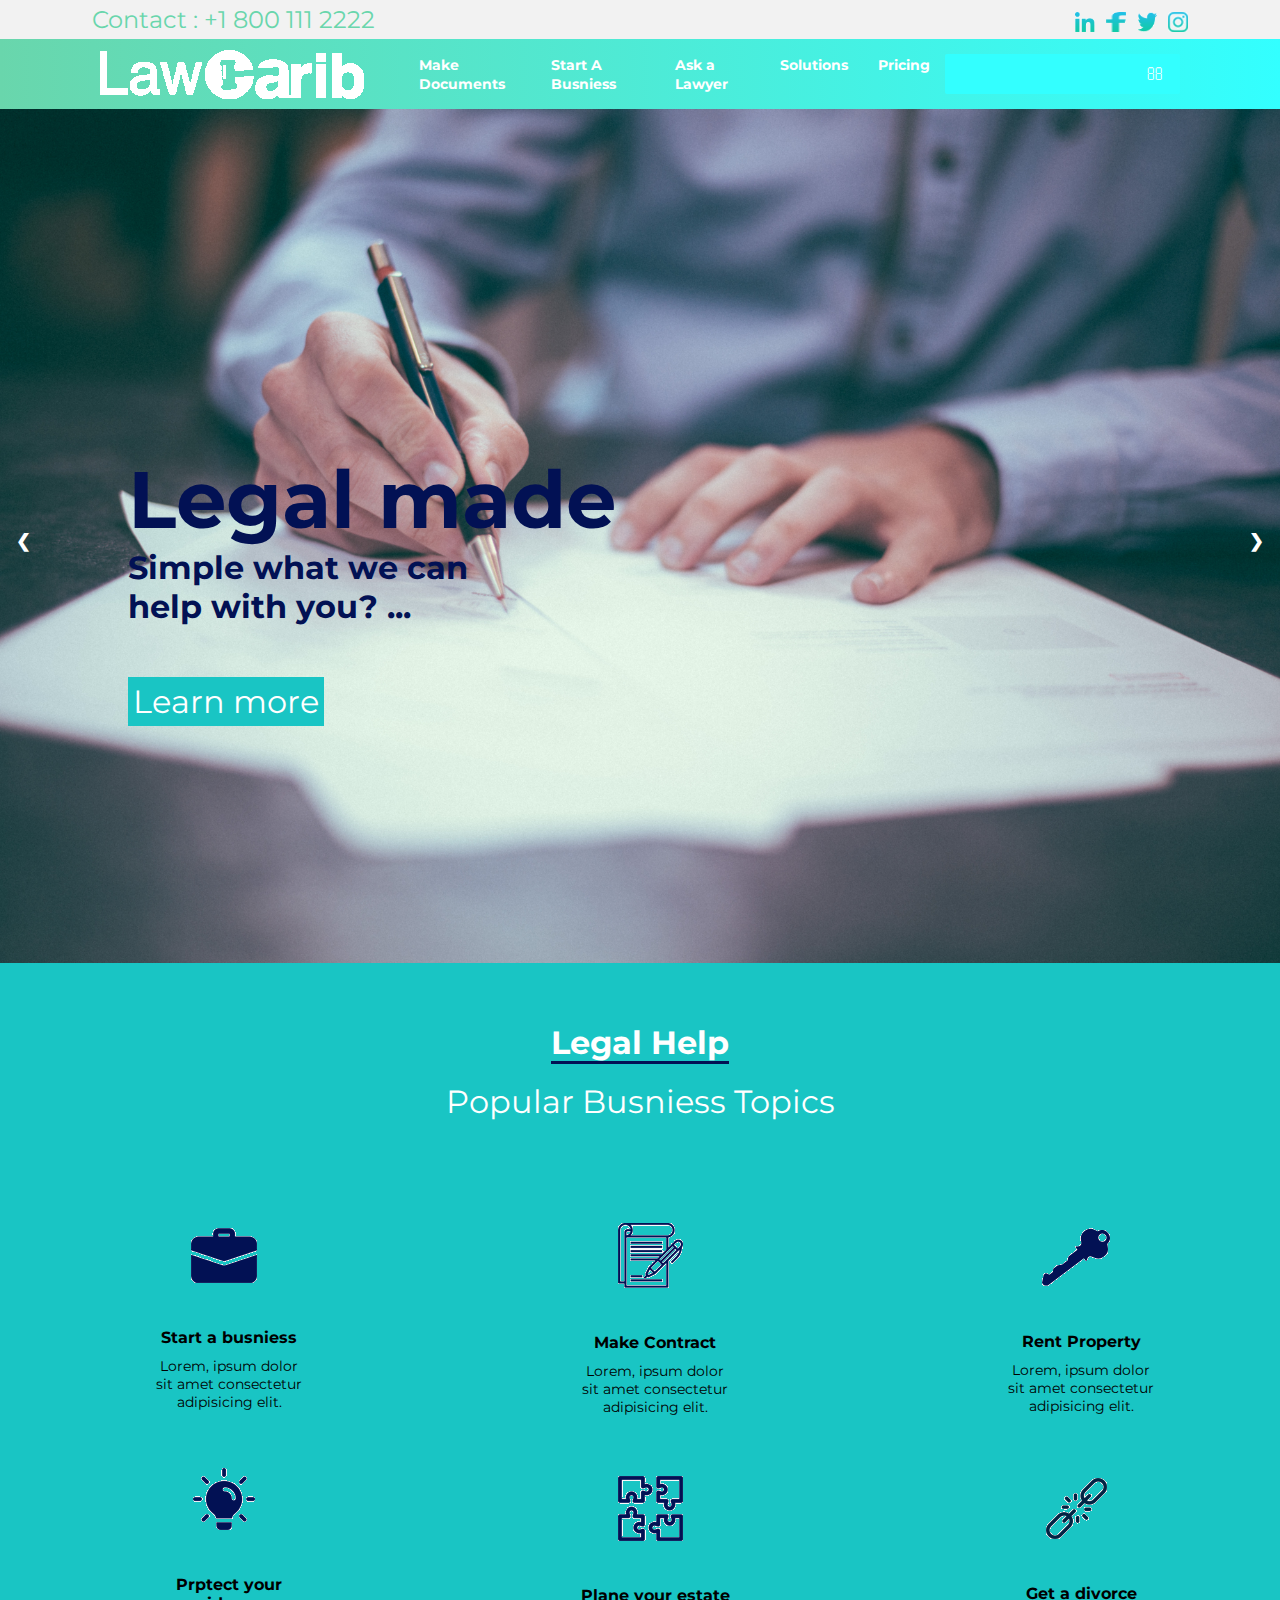
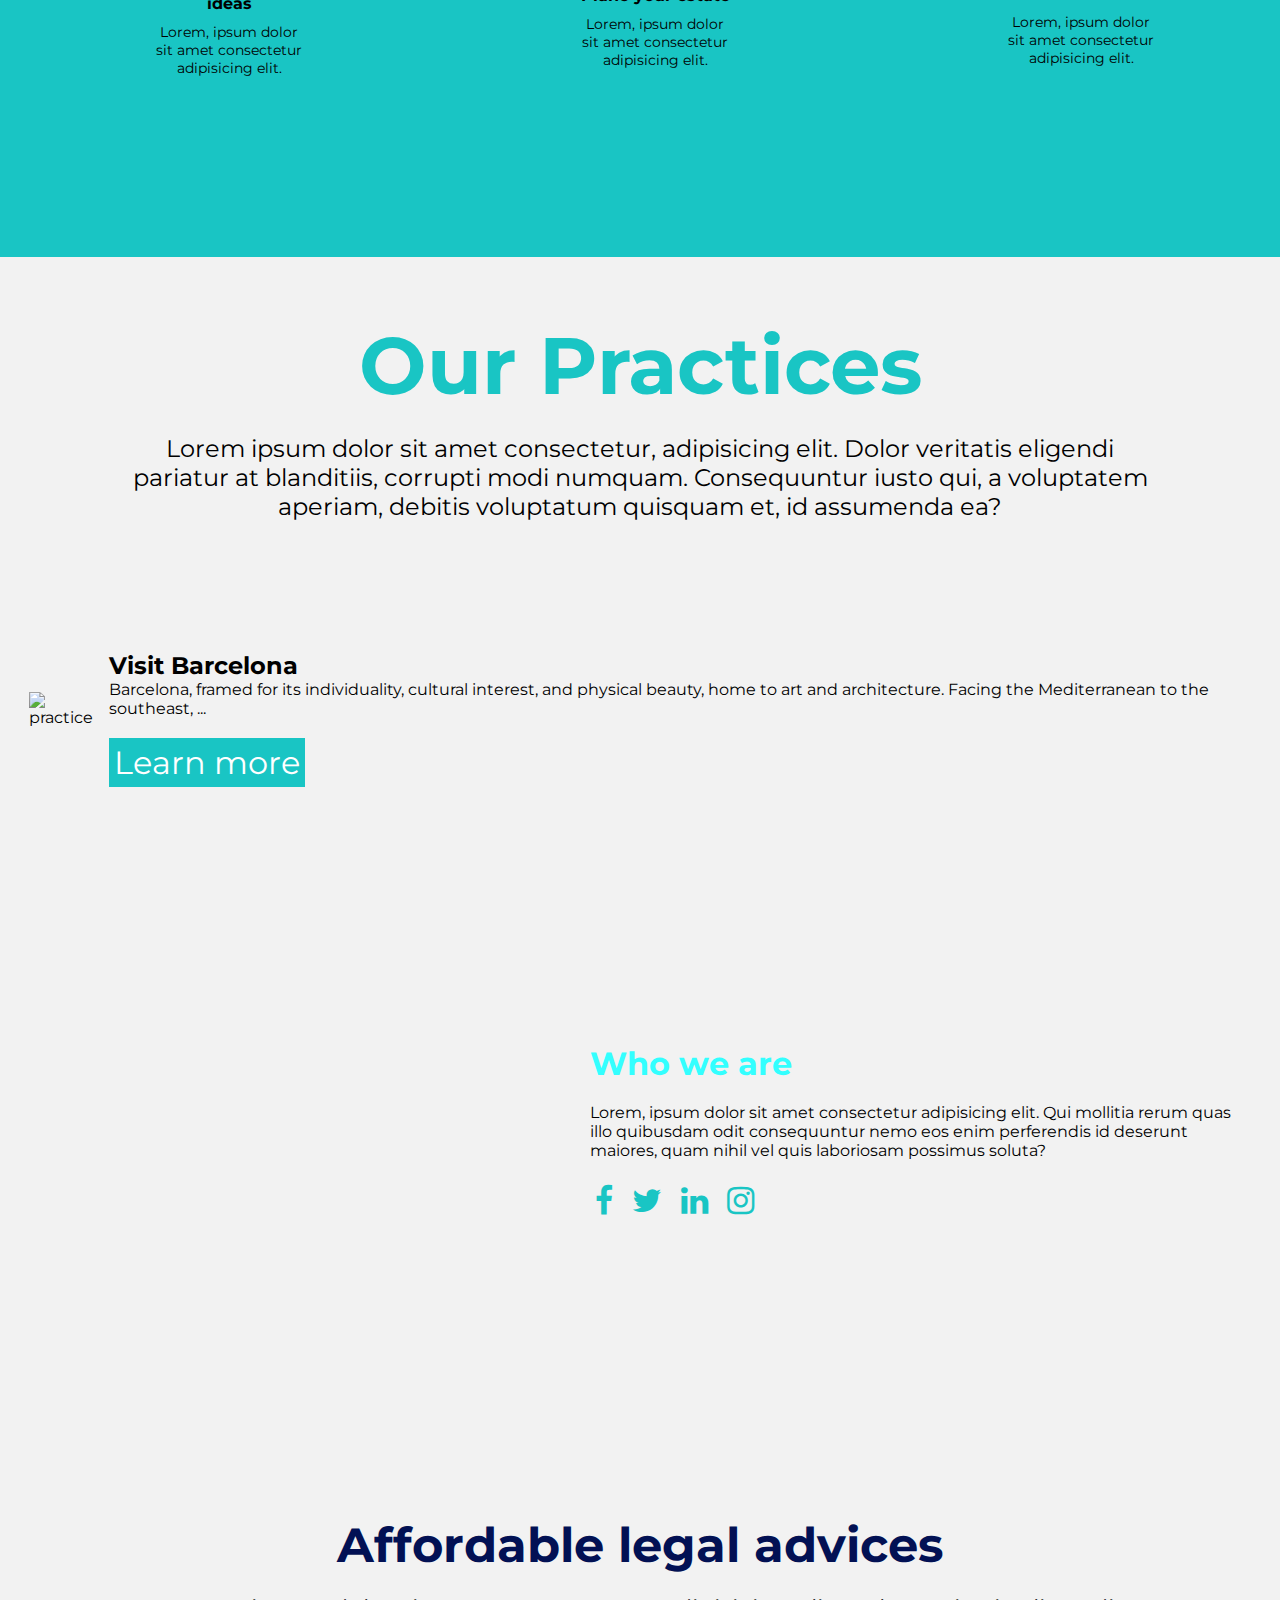
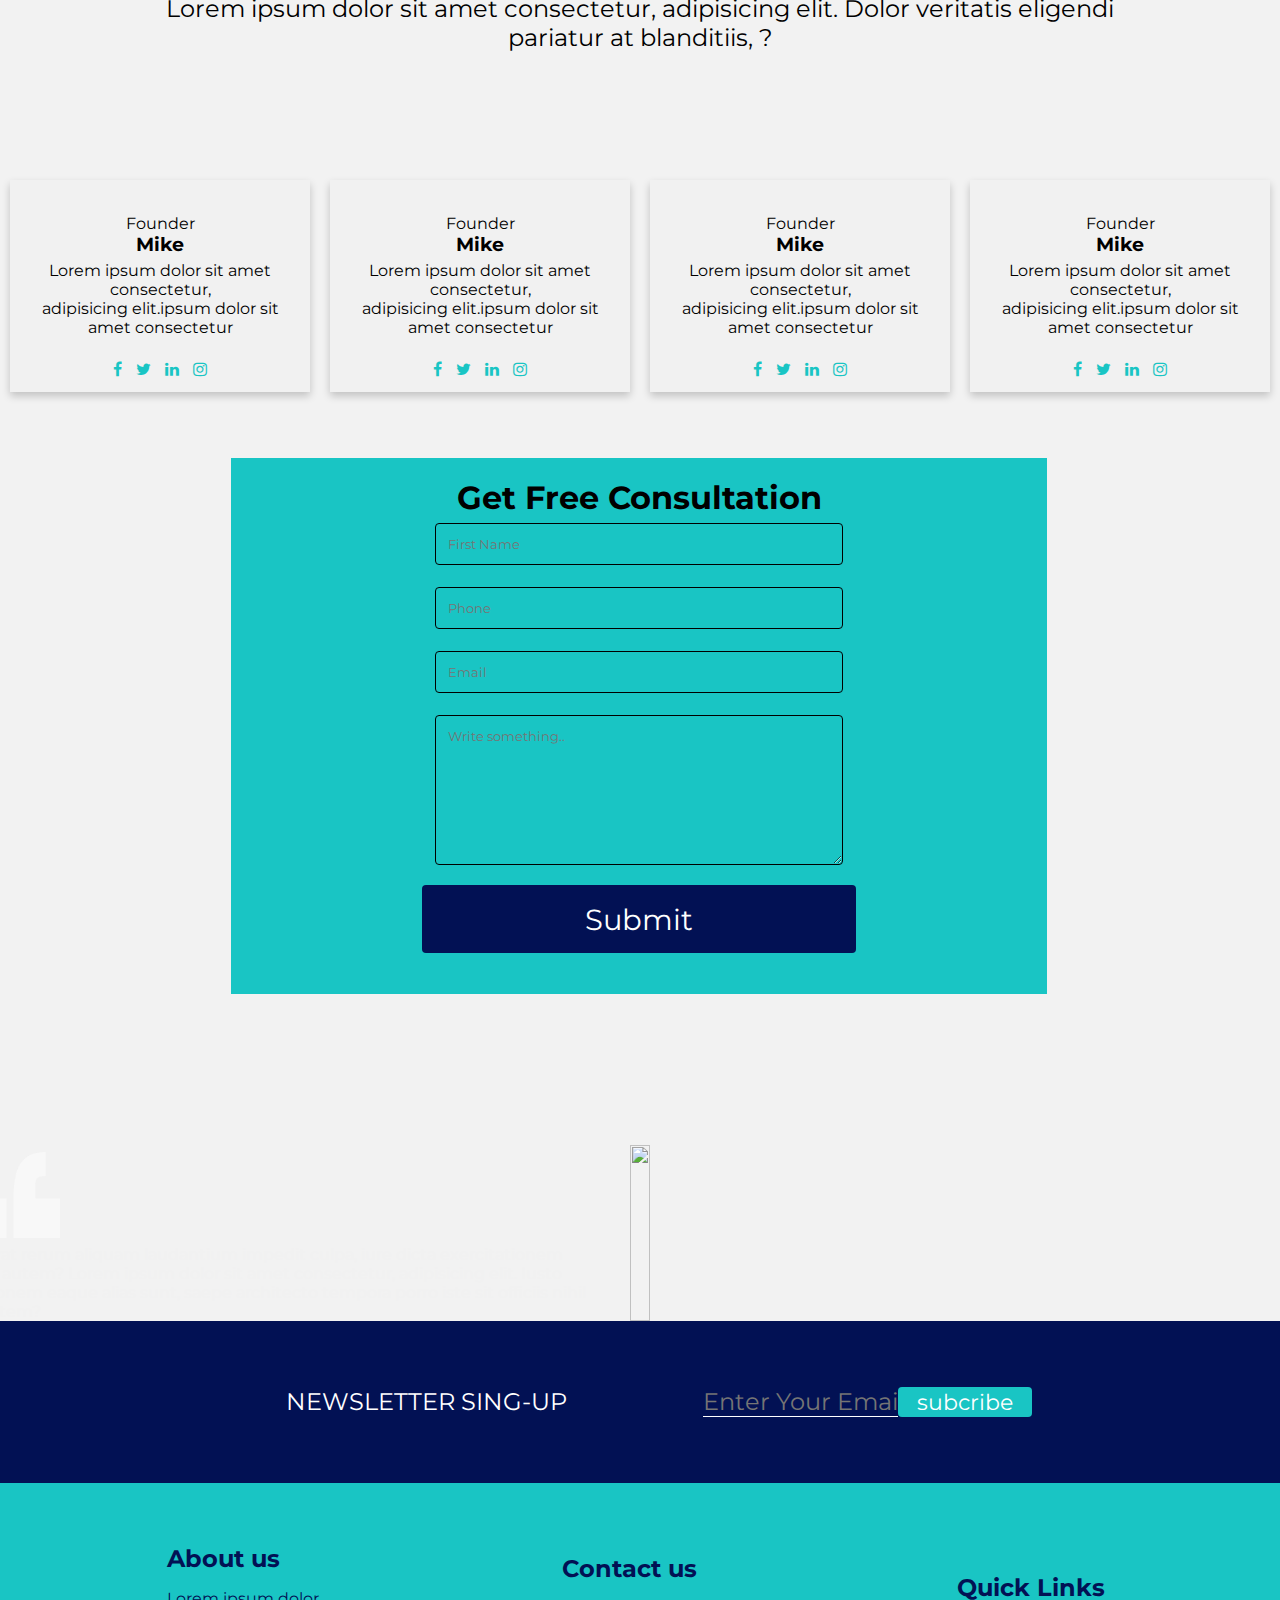
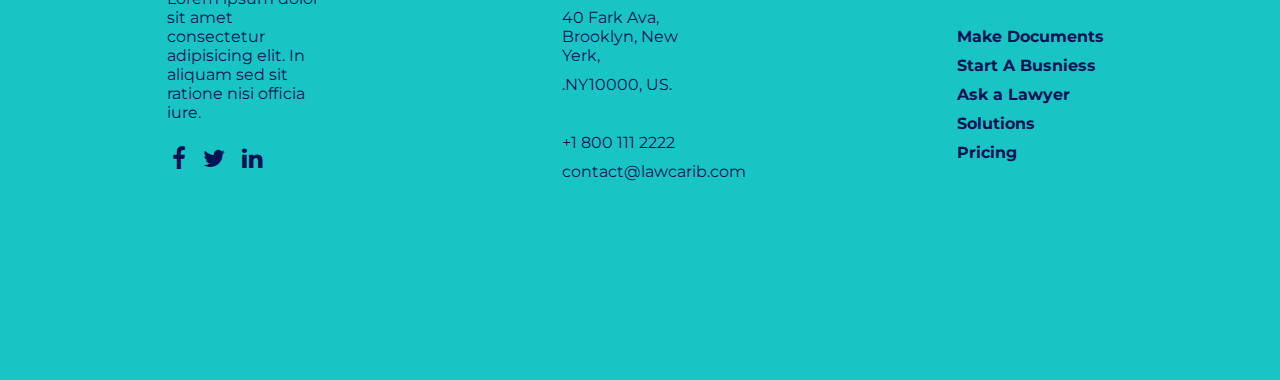
==== index.html @ c614174a "CustomHtmmlCss" ====
<!DOCTYPE html>


<head>
  <meta charset="utf-8">
  <title>LawCarib</title>
  <link rel="stylesheet" href="style.css">
  <!-- <link rel="stylesheet" href="css/style.css"> -->
  <script src="https://code.jquery.com/jquery-3.4.1.js"></script>
  <script src="https://kit.fontawesome.com/a076d05399.js"></script>
  <meta name="viewport" content="width=device-width, initial-scale=1.0">
  <link rel="stylesheet" href="https://cdnjs.cloudflare.com/ajax/libs/font-awesome/4.7.0/css/font-awesome.min.css">

</head>

<body>
  <div class="head">
    <p>Contact : +1 800 111 2222</p>
    <ul>
      <li><a href="#"><img src="images/t-link/linkedin.png" width="20px" height="20px" alt=""></a></li>
      <li><a href="#"> <img src="images/t-link/facebook.png" width="20px" height="20px" alt=""></a></li>
      <li><a href="#"> <img src="images/t-link/twiter.png" width="20px" height="20px" alt=""></a></li>
      <li> <a href="#"><img src="images/t-link/insta.png" width="20px" height="20px" alt=""></a></li>

    </ul>


  </div>

  <div class="main">
  
    <nav>
      <div class="menu-icon">
        <span class="fas fa-bars"></span></div>
      <div class="logo">
        <img src="images/logo.png" width="100%" ></div>
      <div class="nav-items">
        <li><a href="#">Make Documents</a></li>
        <li><a href="#">Start A Busniess</a></li>
        <li><a href="#">Ask a Lawyer</a></li>
        <li><a href="#">Solutions</a></li>
        <li><a href="#">Pricing</a></li>
      </div>
      <div class="search-icon">
        <span class="fas fa-search"></span></div>
      <div class="cancel-icon">
        <span class="fas fa-times"></span></div>
      <form action="#">
        <input type="search" class="search-data" placeholder="" required>
        <button type="submit" class="fas fa-search"></button>
      </form>
    </nav>


  </div>





  <div class="slideshow-container" style="margin: 0; padding: 0; width: 100%;">

    <div class="mySlides fade">
      
      <img src="images/slider/slide1.jpg" style="width:100%; height: 30%;">


      <div class="text" data-city="slide2">



        <h1>Legal made</h1>

        <h3>
          Simple what we can <br> help with you? <span class="dotss">...</span>
          <span class="more" style="display: none;">cultural interest, and physical beauty, home to art and architecture.
          Facing the Mediterranean to the southeast,
           the city is one of a kind. Upon visiting make sure you visit the
            spectacular and unique Park Güell which was firstly designed for a town up in the mountains by artist Antoni
            Gaudí. </span>
          </h3>
        <button onclick="readMore('slide2')" id="learn-slider" class="myBtn">Learn more</button>


      </div>
    </div>

    <div class="mySlides fade">
      
      <img src="images/slider/slide2.jpg" style="width:100%; height: 30%">
      <div class="text" data-city="slide1">


        <h1>Legal made</h1>

        <h3>
          Simple what we can <br> help with you? <span class="dotss">...</span>
          <span class="more" style="display: none;">cultural interest, and physical beauty, home to art and architecture.
          Facing the Mediterranean to the southeast,
           the city is one of a kind. Upon visiting make sure you visit the
            spectacular and unique Park Güell which was firstly designed for a town up in the mountains by artist Antoni
            Gaudí. </span>
          </h3>
        <button onclick="readMore('slide1')" id="learn-more" class="myBtn">Learn more</button>



      </div>
    </div>

    <div class="mySlides fade">
      
      <img src="images/slider/slide3.jpg" style="width:100%;height: 30%">



      <div class="text" data-city="slide3" style="text-decoration: none;">

        <h1>Legal made</h1>

        <h3>
          Simple what we can <br> help with you? <span class="dotss">...</span>
          <span class="more" style="display: none;">cultural interest, and physical beauty, home to art and architecture.
          Facing the Mediterranean to the southeast,
           the city is one of a kind. Upon visiting make sure you visit the
            spectacular and unique Park Güell which was firstly designed for a town up in the mountains by artist Antoni
            Gaudí. </span>
          </h3>
        <button onclick="readMore('slide3')" id="learn-more" class="myBtn">Learn more</button>
      </div>

    </div>

    <a class="prev" onclick="plusSlides(-1)">&#10094;</a>
    <a class="next" onclick="plusSlides(1)">&#10095;</a>

  </div>




  <div class="index-help">

    <h1 class="index-legal-help">Legal Help </h1>

    <p>Popular Busniess Topics</p>

  </div>





  <div class="index-topic">

    <table style="text-align: center;">


      <tr>

        <td><img src="images/icons/brifcase.png" alt="brifcase">
          <h4>Start a busniess</h4>
          <p>Lorem, ipsum dolor sit amet consectetur adipisicing elit. </p>
        </td>


        <td><img src="images/icons/paper.png" alt="paper">
          <h4>Make Contract</h4>
          <p>Lorem, ipsum dolor sit amet consectetur adipisicing elit. </p>

        </td>

        <td><img src="images/icons/key.png" alt="key">
          <h4>Rent Property</h4>
          <p>Lorem, ipsum dolor sit amet consectetur adipisicing elit. </p>

        </td>

      </tr>



      <tr>

        <td><img src="images/icons/idea.png" alt="idea">
          <h4>Prptect your ideas</h4>
          <p>Lorem, ipsum dolor sit amet consectetur adipisicing elit. </p>

        </td>


        <td><img src="images/icons/puzzel.png" alt="puzzel">
          <h4>Plane your estate</h4>
          <p>Lorem, ipsum dolor sit amet consectetur adipisicing elit. </p>

        </td>

        <td><img src="images/icons/link.png" alt="link">
          <h4>Get a divorce</h4>
          <p>Lorem, ipsum dolor sit amet consectetur adipisicing elit. </p>

        </td>

      </tr>



    </table>





  </div>




  <div class="index-prc">

    <h1 class="index-prc-hding">Our Practices </h1>

    <p>Lorem ipsum dolor sit amet consectetur, adipisicing elit. Dolor veritatis eligendi pariatur at blanditiis,
      corrupti modi numquam. Consequuntur iusto qui, a voluptatem aperiam, debitis voluptatum quisquam et, id assumenda
      ea?</p>


  </div>




  <div class="prc-slider">
    <div>    <table style="text-align: center;">


      <tr>

        <td><img src="images/practice.jpg" alt="practice" width="600" height="350">

        </td>


        <td class="prc-text" data-city="barca" style="height: auto;">


          <h2>Visit Barcelona</h2>

          <p>
            Barcelona, framed for its individuality, cultural interest, and physical beauty, home to art and
            architecture. Facing the Mediterranean to the southeast,
            <span class="dotss1">...</span>
            <span class="more1" style="display: none;"> the city is one of a kind. Upon visiting make sure you visit the
              spectacular and unique Park Güell which was firstly designed for a town up in the mountains by artist
              Antoni Gaudí. </span>
          </p>
          <button onclick="readMore1('barca')" id="learn-more" class="myBtn1">Learn more</button>


        </td>



      </tr>





    </table>



  </div>


  </div>

  
  <div class="prc-slider">
    <div>    <table style="text-align: center;">


      <tr>

        <td>
          <iframe width="560" height="315" src="https://www.youtube.com/embed/yP1ebLK3b9M" frameborder="0"
            allow="accelerometer; autoplay; encrypted-media; gyroscope; picture-in-picture" allowfullscreen></iframe>

        </td>


        <td class="prc-text" style="height: auto;">


          <h1>Who we are</h1>

          <p>
            Lorem, ipsum dolor sit amet consectetur adipisicing elit. Qui mollitia rerum quas illo quibusdam odit
            consequuntur nemo eos enim perferendis id deserunt maiores, quam nihil vel quis laboriosam possimus soluta?
          </p>

          <h1>
            <a href="#" class="fa fa-facebook"></a>
            <a href="#" class="fa fa-twitter"></a>
            <a href="#" class="fa fa-linkedin"></a>
            <a href="#" class="fa fa-instagram"></a>

          </h1>

        </td>



      </tr>





    </table>


  </div>



  </div>

  <div class="index-aff">

    <h1 class="index-aff-hding">Affordable legal advices </h1>

    <p>Lorem ipsum dolor sit amet consectetur, adipisicing elit. Dolor veritatis eligendi pariatur at blanditiis, ?</p>


  </div>


  <div class="row">
    <div class="column">
      <div class="card">
        <img src="images/1.jpg" width="50%" alt="">
        <p>Founder</p>
        <h3>Mike</h3>
        <p class="card-p">Lorem ipsum dolor sit amet consectetur,<br> adipisicing elit.ipsum dolor sit amet consectetur
        </p>
        <br>
        <a href="#" class="fa fa-facebook"></a>
        <a href="#" class="fa fa-twitter"></a>
        <a href="#" class="fa fa-linkedin"></a>
        <a href="#" class="fa fa-instagram"></a>

      </div>
    </div>
    <div class="column">
      <div class="card">
        <img src="images/2.jpg" width="50%" alt="">
        <p>Founder</p>
        <h3>Mike</h3>
        <p class="card-p">Lorem ipsum dolor sit amet consectetur,<br> adipisicing elit.ipsum dolor sit amet consectetur
        </p>

        <br>
        <a href="#" class="fa fa-facebook"></a>
        <a href="#" class="fa fa-twitter"></a>
        <a href="#" class="fa fa-linkedin"></a>
        <a href="#" class="fa fa-instagram"></a>

      </div>
    </div>
    <div class="column">
      <div class="card">
        <img src="images/3.jpg" width="50%" alt="">
        <p>Founder</p>
        <h3>Mike</h3>
        <p class="card-p">Lorem ipsum dolor sit amet consectetur, <br> adipisicing elit.ipsum dolor sit amet consectetur
        </p>

        <br>
        <a href="#" class="fa fa-facebook"></a>
        <a href="#" class="fa fa-twitter"></a>
        <a href="#" class="fa fa-linkedin"></a>
        <a href="#" class="fa fa-instagram"></a>

      </div>
    </div>
    <div class="column">
      <div class="card">
        <img src="images/4.jpg" width="50%" alt="">
        <p>Founder</p>
        <h3>Mike</h3>
        <p class="card-p">Lorem ipsum dolor sit amet consectetur, <br> adipisicing elit.ipsum dolor sit amet consectetur
        </p>

        <br>
        <a href="#" class="fa fa-facebook"></a>
        <a href="#" class="fa fa-twitter"></a>
        <a href="#" class="fa fa-linkedin"></a>
        <a href="#" class="fa fa-instagram"></a>

      </div>
    </div>

  </div>







  <div class="conslt">
    <div>
    <table style="text-align: center;">


      <tr class="container">

        <td class="conslt-text">
          <div style="background-color: #19c5c4; padding-bottom: 5%; ">
            <h1>Get Free Consultation</h1>


            <form action="/action_page.php">

              <input type="text"     class="form-text" id="fname" name="firstname" placeholder="First Name">
              <input type="text"     class="form-text" id="phoneNo" name="phoneNo" placeholder="Phone">
              <input type="text"     class="form-text" id="Email" name="Email" placeholder="Email">
              <textarea id="subject" class="form-text" name="subject" placeholder="Write something.." style="height:150px"></textarea>
              <br>
              <input class="form-submit" type="submit" value="Submit">
            </form>
          </div>
        </td>


        <td>


          <img src="images/group.jpg" width="110%" alt="">

        </td>



      </tr>





    </table>
  </div>





  </div>

<div class="order">
<div>
  
  <img src="images/order.jpg" style="width:100%; height: 100%;">
</div>
  <div class="order-text">
    
  
          <p><img src="images/quote.png" width="100px" alt="">
            

      <br>
    Lorem  ipsum dolor sit amet consectetur, adipisicing elit. Iusto quaerat rerum aliquam laudantium impedit culpa, iure dicta exercitationem eaque alias sunt, saepe architecto tempora porro iste sit officiis nihil autem?
    Lorem ipsum dolor sit amet consectetur, adipisicing elit. Iusto quaerat rerum aliquam laudantium impedit culpa, iure dicta exercitationem eaque alias sunt, saepe architecto tempora porro iste sit officiis nihil autem?
  </p>
  </div>

</div>






<div class="news-letter">
<table>

  <tr>
<td id="text-subcribe"> NEWSLETTER SING-UP </td>
<td> <input type="email" id="input-subcribe" placeholder="Enter Your Email"> </td>
<td> <input type="submit" id="btn-subcribe" value="subcribe"> </td>

  </tr>

</table>
</div>



<div class="footers">

  <table >


    <tr>

      <td> 
        <h2>About us</h2>
        <p>Lorem ipsum dolor sit amet consectetur adipisicing elit. In aliquam sed sit ratione nisi officia iure.  </p>
        <br>
        <h2 class="footer-social">
        <a href="#" class="fa fa-facebook"></a>
        <a href="#" class="fa fa-twitter"></a>
        <a href="#" class="fa fa-linkedin"></a>
       
        </h2>
      </td>


      <td>
        <h2>Contact us</h2>
        
          <li>40 Fark Ava, Brooklyn, New Yerk,</li>
          <li> .NY10000, US.</li>
          <li><br></li>
          <li>+1 800 111 2222</li>
          <li>contact@lawcarib.com</li>

         </td>

      <td>
        <h2>Quick Links</h2>
      <b>  <li><a href="#">Make Documents</a></li>
        <li><a href="#">Start A Busniess</a></li>
        <li><a href="#">Ask a Lawyer</a></li>
        <li><a href="#">Solutions</a></li>
        <li><a href="#">Pricing</a></li>
      </b>
      </td>

    </tr>





  </table>





</div>


  <script src="js/app.js"></script>
</body>

</html>
---- style.css ----
@import url('https://fonts.googleapis.com/css?family=Montserrat:400,500,600,700&display=swap');
*{
  margin: 0;
  padding: 0;
  outline: none;
  box-sizing: border-box;
  font-family: 'Montserrat', sans-serif;
}
body{
  background: #f2f2f2;
}

.head{
  display: flex;
  flex-wrap: wrap;
  align-items: center;
  justify-content: space-around;
  font-size: 1.5em;
  color: #69d6ac;
  padding: 5px 0px 5px 0px;
}
.head ul{
  padding-left: 40%;
}
.head ul li{
  display: inline-block;
  padding: 0px 0px 0px 5px;
}

@media all and (max-width: 900px){
  .head{
    display: flex;
    flex-wrap: wrap;
    align-items: center;
    justify-content: space-around;
    font-size: 1em;
    padding: 5px 0px 5px 0px;
  }
  .head ul{
    padding-left: 0px;
  }
  .head ul li{
    display: inline-block
  }

}


nav{
  background-image: linear-gradient(to right, #69d6ac, #33ffff);
  display: flex;
  flex-wrap: wrap;
  align-items: center;
  justify-content: space-between;
  height: 70px;
  padding: 0 100px;
}
nav .logo{
  color: #fff;
 
  letter-spacing: -1px;
}
nav .nav-items{
  display: flex;
  justify-content: flex-end;
  flex: 1;
  padding: 0 0 0 40px;
}
nav .nav-items li{
  list-style: none;
  padding: 0 15px;
}
nav .nav-items li a{
  color: #fff;
  font-size: 14px;
  font-weight: bold;
  text-decoration: none;
}
nav .nav-items li a:hover{
  color: #021154;
}
nav form{
  display: flex;
  height: 40px;
  padding: 2px;
  background: #33ffff;
  min-width: 18%!important;
  border-radius: 2px;
 
}
nav form .search-data{
  width: 100%;
  height: 100%;
  padding: 0;
  color: #fff;
  font-size: 14;
  border: none;

  background: none;
}
nav form button{
  padding: 0 15px;
  color: #fff;
  font-size: 17px;
  background: #33ffff;
  border: none;
  border-radius: 2px;
  cursor: pointer;
}
nav form button:hover{
  background: #19c5c4;
}
nav .menu-icon,
nav .cancel-icon,
nav .search-icon{
  width: 40px;
  text-align: center;
  margin: 0 50px;
  font-size: 18px;
  color: #fff;
  cursor: pointer;
  display: none;
}
nav .menu-icon span,
nav .cancel-icon,
nav .search-icon{
  display: none;
}
@media (max-width: 1245px) {
  nav{
    padding: 0 50px;
  }
}
@media (max-width: 1140px){
  nav{
    padding: 0px;
  }
  nav .logo{
    flex: 2;
    text-align: center;
  }
  nav .nav-items{
    position: fixed;
    z-index: 99;
    top: 70px;
    width: 100%;
    left: -100%;
    height: 100%;
    padding: 10px 50px 0 50px;
    text-align: center;
    background: #19c5c4;
    display: inline-block;
    transition: left 0.3s ease;
  }
  nav .nav-items.active{
    left: 0px;
  }
  nav .nav-items li{
    line-height: 40px;
    margin: 30px 0;
  }
  nav .nav-items li a{
    font-size: 20px;
  }
  nav form{
    position: absolute;
    top: 80px;
    right: 50px;
    opacity: 0;
    pointer-events: none;
    transition: top 0.3s ease, opacity 0.1s ease;
  }
  nav form.active{
    top: 95px;
    opacity: 1;
    pointer-events: auto;
  }
  nav form:before{
    position: absolute;
    content: "";
    top: -13px;
    right: 0px;
    width: 0;
    height: 0;
    z-index: -1;
    border: 10px solid transparent;
    border-bottom-color: #33ffff;
    margin: -20px 0 0;
  }
  nav form:after{
    position: absolute;
    content: '';
    height: 60px;
    padding: 2px;
    background: #33ffff;
    border-radius: 2px;
    min-width: calc(100% + 20px);
    z-index: -2;
    left: 50%;
    top: 50%;
    transform: translate(-50%, -50%);
  }
  nav .menu-icon{
    display: block;
  }
  nav .search-icon,
  nav .menu-icon span{
    display: block;
  }
  nav .menu-icon span.hide,
  nav .search-icon.hide{
    display: none;
  }
  nav .cancel-icon.show{

    display: block;
  }
}
.content{
  position: absolute;
  top: 50%;
  left: 50%;
  text-align: center;
  transform: translate(-50%, -50%);
}
.content header{
  font-size: 30px;
  font-weight: 700;
}
.content .text{
  font-size: 30px;
  font-weight: 700;
}
.space{
  margin: 10px 0;
}
nav .logo.space{
  
  padding: 0 5px 0 0;
}
@media (max-width: 980px){
  nav .menu-icon,
  nav .cancel-icon,
  nav .search-icon{
    margin: 0 20px;
  }
  nav form{
    right: 30px;
  }
}
@media (max-width: 350px){
  nav .menu-icon,
  nav .cancel-icon,
  nav .search-icon{
    margin: 0 10px;
    font-size: 16px;
  }
}









.mySlides {display: none}
img {vertical-align: middle;}

/* Slideshow container */
.slideshow-container {
  
  position: relative;
  margin: auto;
}

/* Next & previous buttons */
.prev, .next {
  cursor: pointer;
  position: absolute;
  top: 50%;
  width: auto;
  padding: 16px;
  margin-top: -22px;
  color: white;
  font-weight: bold;
  font-size: 18px;
  transition: 0.6s ease;
  border-radius: 0 3px 3px 0;
  user-select: none;
}

/* Position the "next button" to the right */
.next {
  right: 0;
  border-radius: 3px 0 0 3px;
}

/* On hover, add a black background color with a little bit see-through */
.prev:hover, .next:hover {
  background-color: rgba(0,0,0,0.8);
}

/* Caption text */
.text {
  color: #021154;

  padding: 20px 12px;
  position: absolute;
  top: 40%;
  padding: 0 10% 0 10%;
  justify-content: center;
  width: 100%;
  text-align: left;
}
.text h1{
  font-size: 5em;
}

.text h3{
  font-size: 2em;
  padding-bottom: 5%;
}

#learn-slider {
  font-size: 2em;
  text-align: center;
  background-color: #19c5c4;
  border: none;
  color: white;
  padding: 5px;
  cursor: pointer;
}

#learn-slider:hover {
  transition: .4s;
  background-color: #33ffff;
}

@media all and (max-width: 900px){
  .text {
    color: #021154;
    font-size: 15px;
    padding: 8px 12px;
    position: absolute;
    top: 30%;
    padding: 0 10% 0 10%;
    justify-content: center;
    width: 100%;
    text-align: left;
  }
  .text h1{
    font-size: 1.8em;
  }
  #learn-slider{
    font-size: .9em;
    padding: 2px;
  }
  

  .text h3{
    font-size: .9em;
    padding-bottom: 5%;
  }


}.fade {
  -webkit-animation-name: fade;
  -webkit-animation-duration: 1.5s;
  animation-name: fade;
  animation-duration: 1.5s;
}

@-webkit-keyframes fade {
  from {opacity: .4} 
  to {opacity: 1}
}

@keyframes fade {
  from {opacity: .4} 
  to {opacity: 1}
}

/* On smaller screens, decrease text size */
@media only screen and (max-width: 300px) {
  .prev, .next,.text {font-size: 11px}
}



/* .title {
  display: flex;

} */

#more {display: none;}




.legal-help {
  text-align: center;
  padding: 60px 0px 20px 0px;
  text-decoration: underline ;
  text-underline-position: under;

}

.help p {
  text-align: center;
  font-size: 2em;
  padding: 0px 0px 100px 0px;
}

@media all and (max-width: 900px) {


  .legal-help {
    padding: 60px 0px 18px 0px;

  }

  .help p {
    text-align: center;
    font-size: 1.8em
  }

}



.index-help{
    background-color: #19c5c4;
    color: #ffffff;
    width: 100%;
}

.index-legal-help {
    text-align: center;
    padding: 60px 0px 20px 0px;
    text-decoration: underline solid #021154;
    text-underline-position: under;
  
  }
  
  .index-help p {
    text-align: center;
    font-size: 2em;
    padding: 0px 0px 100px 0px;
  }
  
  @media all and (max-width: 900px) {
  
  
    .index-legal-help {
      padding: 60px 0px 18px 0px;
  
    }
  
    .index-help p {
      text-align: center;
      font-size: 1.8em
      
    }
  
  }




  .index-topic {
    display: -webkit-flex;
    display: -moz-flex;
    display: -ms-flex;
    display: -o-flex;
    display: flex;
    box-sizing: border-box;
    justify-content: space-around;
    background-color: #19c5c4;
    width: 100%;
    padding-bottom: 10%;
  }
  
  .index-topic tr td h4 {
    text-align: center;
  
    padding: 30px 120px 10px 150px;
  
  }
  
  .index-topic table tr td img {
    cursor: pointer;
    padding-bottom: 15px;
    padding-left: 20px;
  }
  
  .index-topic tr td p{
    text-align: center;
    font-size: .9em;
    padding: 0px 120px 50px 150px;
  }

  @media all and (max-width: 900px) {
  
    .index-topic table tr td img {
      padding-bottom: 20px;
      padding-top:  30px;
    }
    
    .index-topic {
      display: flex;
      box-sizing: border-box;
      justify-content: space-between;
      flex-direction: column;

      
    }
    .index-topic tr td h4 {
      text-align: center;
      font-weight: bold;
      font-size: .7em;
      padding: 5px 15px 5px 15px;
  
    }
  .index-topic tr td p{
    font-size: .6em;
    padding: 5px 15px 5px 15px;
  }

  }
  



.topic2 {
  display: -webkit-flex;
  display: -moz-flex;
  display: -ms-flex;
  display: -o-flex;
  display: flex;
  box-sizing: border-box;
  justify-content: space-between;
}

.topic2 tr td {
  text-align: center;

  padding: 30px 120px 30px 150px;

}

.topic2 table tr td img {
  padding-bottom: 20px;
}

@media all and (max-width: 900px) {


  .topic2 {
    display: flex;
    box-sizing: border-box;
    justify-content: space-between;
    flex-direction: column;
  }

  .topic2 tr td {
    text-align: center;
    font-weight: bold;
    font-size: .7em;
    padding: 30px 15px 30px 15px;

  }

}


#learn {
  font-size: 2em;
  text-align: center;
  background-color: #19c5c4;
  border: none;
  color: white;
  padding: 5px;
}

#learn:hover {
  transition: .4s;
  background-color: #33ffff;
}


.popular {
  width: 100%;
  height: 1000px;
  background-image: linear-gradient(to right, #69d6ac, #33ffff)
}

#popular-heading {
  text-align: center;
  color: white;
  padding-top: 5%;
  padding-bottom: 5%;
}

.b-card {
  display: flex;
  align-items: center;
  justify-content: space-around;
}

.column {
  

  padding: 0 10px;

}

/* Remove extra left and right margins, due to padding */
.row {
display: flex;
box-sizing: border-box;
justify-content: space-between;
width: 100%;
justify-content: center;
}

/* Clear floats after the columns */
.row:after {
  content: "";
  display: table;
  clear: both;
}

/* Responsive columns */
@media screen and (max-width: 900px) {
  .column {
    width: 100%;
    display: block;
    margin-bottom: 20px;
  }
  .row {
    flex-direction: column;
    }

    .card-p{
      font-size: 1em;
    }
}

/* Style the counter cards */
.card {
  box-shadow: 0 4px 8px 0 rgba(0, 0, 0, 0.2);
  padding: 10px;
  text-align: center;
  background-color: #f1f1f1;
  width: 100%;
}
.card p{
  padding-top: 5px;
}

.card ul li{
  display: inline;;
}

#b-text{
  font-size: 1.9em;
  font-weight: bold;
  padding-top: -200px;
}






.index-prc-hding {
  text-align: center;
  padding: 60px 0px 20px 0px;
  font-weight: bold;
  font-size: 5em;
  color: #19c5c4

}

.index-prc p {
  text-align: center;
  font-size: 1.5em;
  padding: 0 10% 10% 10%;
}

@media all and (max-width: 900px) {


  .index-prc-hding {
    padding: 60px 0px 18px 0px;
    font-size: 3em;


  }

  .index-prc p {
    text-align: center;
    font-size: .9em
  }

}


.prc-slider {
  display: -webkit-flex;
  display: -moz-flex;
  display: -ms-flex;
  display: -o-flex;
  display: flex;
  box-sizing: border-box;
  justify-content: space-around;

  width: 100%;
  padding-bottom: 5%;
}

.prc-slider tr td {
  

  padding: 0 2% 10% 2%;

}

.prc-slider table tr td img {
  padding-bottom: 20px;
  padding-left: 5%;
  
}


.prc-text{

  text-align: left;
  
}
.prc-text p{
padding-bottom: 20px;
}


@media all and (max-width: 900px) {
  .prc-slider table tr td img {
  padding-bottom: 0;
    width: 80%;
    padding-left: 0%;
    
  }
  .prc-slider table tr td iframe {
    padding-bottom: 0;
      width: 80%;
      padding-left: 0%;
      
    }
  .prc-slider {
    display: flex;
    box-sizing: border-box;
   
  

  }
  .prc-text{
    padding: 0% 5% 1% 5%;
    text-align: center;
    width: 100%;
  }
.prc-slider tr{
  display: flex;
  flex-direction: column;
}
  .prc-slider tr td {
    
    
    font-size: .9em;
 

  }
 
  
.learn-more {
  font-size: 1em;

  padding: 3px;
}

}


.prc-text h1
{
color: #33ffff;
 padding-bottom: 20px;
}



#learn-more {
  font-size: 2em;
  text-align: center;
  background-color: #19c5c4;
  border: none;
  color: white;
  padding: 5px;
  cursor: pointer;
}

#learn-more:hover {
  transition: .4s;
  background-color: #33ffff;
}



.fa-twitter, .fa-facebook, .fa-instagram, .fa-linkedin{
  color: #19c5c4;
  cursor: pointer;
  padding:5px;
}

.fa-linkedin:hover, .fa-twitter:hover, .fa-facebook:hover, .fa-instagram:hover{
  color: #021154
}

a{
  text-decoration: none;
}




.index-aff-hding {
  text-align: center;
  padding: 20px 0px 20px 0px;
  font-weight: bold;
  font-size: 3em;
  color: #021154

}

.index-aff p {
  text-align: center;
  font-size: 1.5em;
  padding: 0 10% 10% 10%;
}

@media all and (max-width: 900px) {


  .index-aff-hding {
    padding: 20px 0px 18px 0px;
    font-size: 2em;


  }

  .index-aff p {
    text-align: center;
    font-size: .9em
  }

}


.container {
  border-radius: 5px;
width: 100%;
}

.form-text, select, textarea {
  width: 50%;
  padding: 12px;
  border: 1px solid #000;
  border-radius: 4px;
  box-sizing: border-box;
  margin-top: 6px;
  margin-bottom: 16px;
  resize: vertical;
  background-color: #19c5c4;
  
}

.form-submit {
  background-color: #021154;
  color: white;
  padding: 2% 20% ;
  border: none;
  border-radius: 4px;
  cursor: pointer;
  font-size: 1.8em;
}

.form-submit:hover {
  background-color: #0a2186 ;
}





.conslt {
  display: -webkit-flex;
  display: -moz-flex;
  display: -ms-flex;
  display: -o-flex;
  display: flex;
  box-sizing: border-box;
  justify-content: center;
  padding: 5%;
  width: 100%;

}


.conslt tr td {
  
 
  padding: 0 2% 10% 2%;

}

.conslt table tr td img {
  padding-bottom: 0px 20px 20px 0px;

  
}


.conslt-text{
 
  
  text-align: center;
  
}
.conslt-text p{
padding-bottom: 10px;
}
.conslt-text h1{
  padding-top: 20px;
}

@media all and (max-width: 900px) {
  .conslt table tr td img {
  padding-bottom: 0;
    width: 80%;
    padding-left: 0%;
    
  }
  .conslt table tr td img {
    padding-bottom: 0;
      width: 80%;
      padding-left: 0%;
      
    }
  .conslt {
    display: flex;
    box-sizing: border-box;
   
  

  }
  .conslt-text{
    padding: 0% 5% 1% 5%;
    text-align: center;
    width: 100%;
  }
.conslt tr{
  display: flex;
  flex-direction: column;
}
  .conslt tr td {
    
    
    font-size: .9em;
 

  }}



  .order{
    
      display: -webkit-flex;
      display: -moz-flex;
      display: -ms-flex;
      display: -o-flex;
      display: flex;
      box-sizing: border-box;
      justify-content: center;
      width: 100%;
     
    }
  

    .order-text {
      display: flex;
      margin-left: -100%;
      justify-content: center;
      align-items: center;
      color: #f1f1f1;
      text-align: center;
      width: 100%;
      padding: 0 5% 0 5%;
    }
    
    @media all and (max-width: 900px){
      .order-text p{
        font-size: .5em;
      }
      .order-text p img{
        width: 50px;
      }
    }



    
.news-letter{
  background-color: #021154;
  color: #ffffff;
  width: 100%;
  display: flex;
  box-sizing: border-box;
  justify-content: center;
  font-size: 1.5em;
  padding: 5% 0 5% 0;

  
}
.news-letter tr {
  display: flex;
  box-sizing: border-box;
  
  justify-content: center;
  padding: 0%;
}
.news-letter tr td{
}

#input-subcribe{
background-color: #021154;
border: none;
border-bottom: 1px solid #fff;
width: 100%;
cursor: pointer;
border-radius: none;font-size: 1em;
color: #fff;
}

#text-subcribe{
  color: #fff;
  width: 100%;
}


#btn-subcribe{
  background-color: #19c5c4;
  color: white;
  padding: 2% 20% ;
  border: none;
  border-radius: 4px;
  cursor: pointer;
  font-size: .9em;
}

#btn-subcribe:hover{
background-color: #33ffff;
}







@media all and (max-width: 900px) {

  .news-letter{
    font-size: .5em;
  }

  

}







.footers {
  display: -webkit-flex;
  display: -moz-flex;
  display: -ms-flex;
  display: -o-flex;
  display: flex;
  box-sizing: border-box;
  justify-content: space-around;
  background-color: #19c5c4;
  width: 100%;
  padding-bottom: 10%;
  color: #021154
}

.footers tr td{
  padding: 5% 10% 5% 10% ;
  justify-content: center;
  width: 25%;
}
.footers tr td h2{
  padding-bottom: 10%;
}

.footers tr td li{
  list-style: none;
  cursor: pointer;
  padding-top: 10px;
  
}

.footer-social a{
  color: #021154;
  
}

.footers tr td li a{
  text-decoration: none;
  color: #021154;
 
  
}
.footers tr td li a:hover, .footer-social a:hover{
  color: #2949d8            
}



@media all and (max-width: 900px) {

  
  .footers tr td{
    
    padding: 0% 5% 1% 5%;
    justify-content: space-around;
    justify-content: center;
    width: 100%;
    font-size: .5em;
 

}}
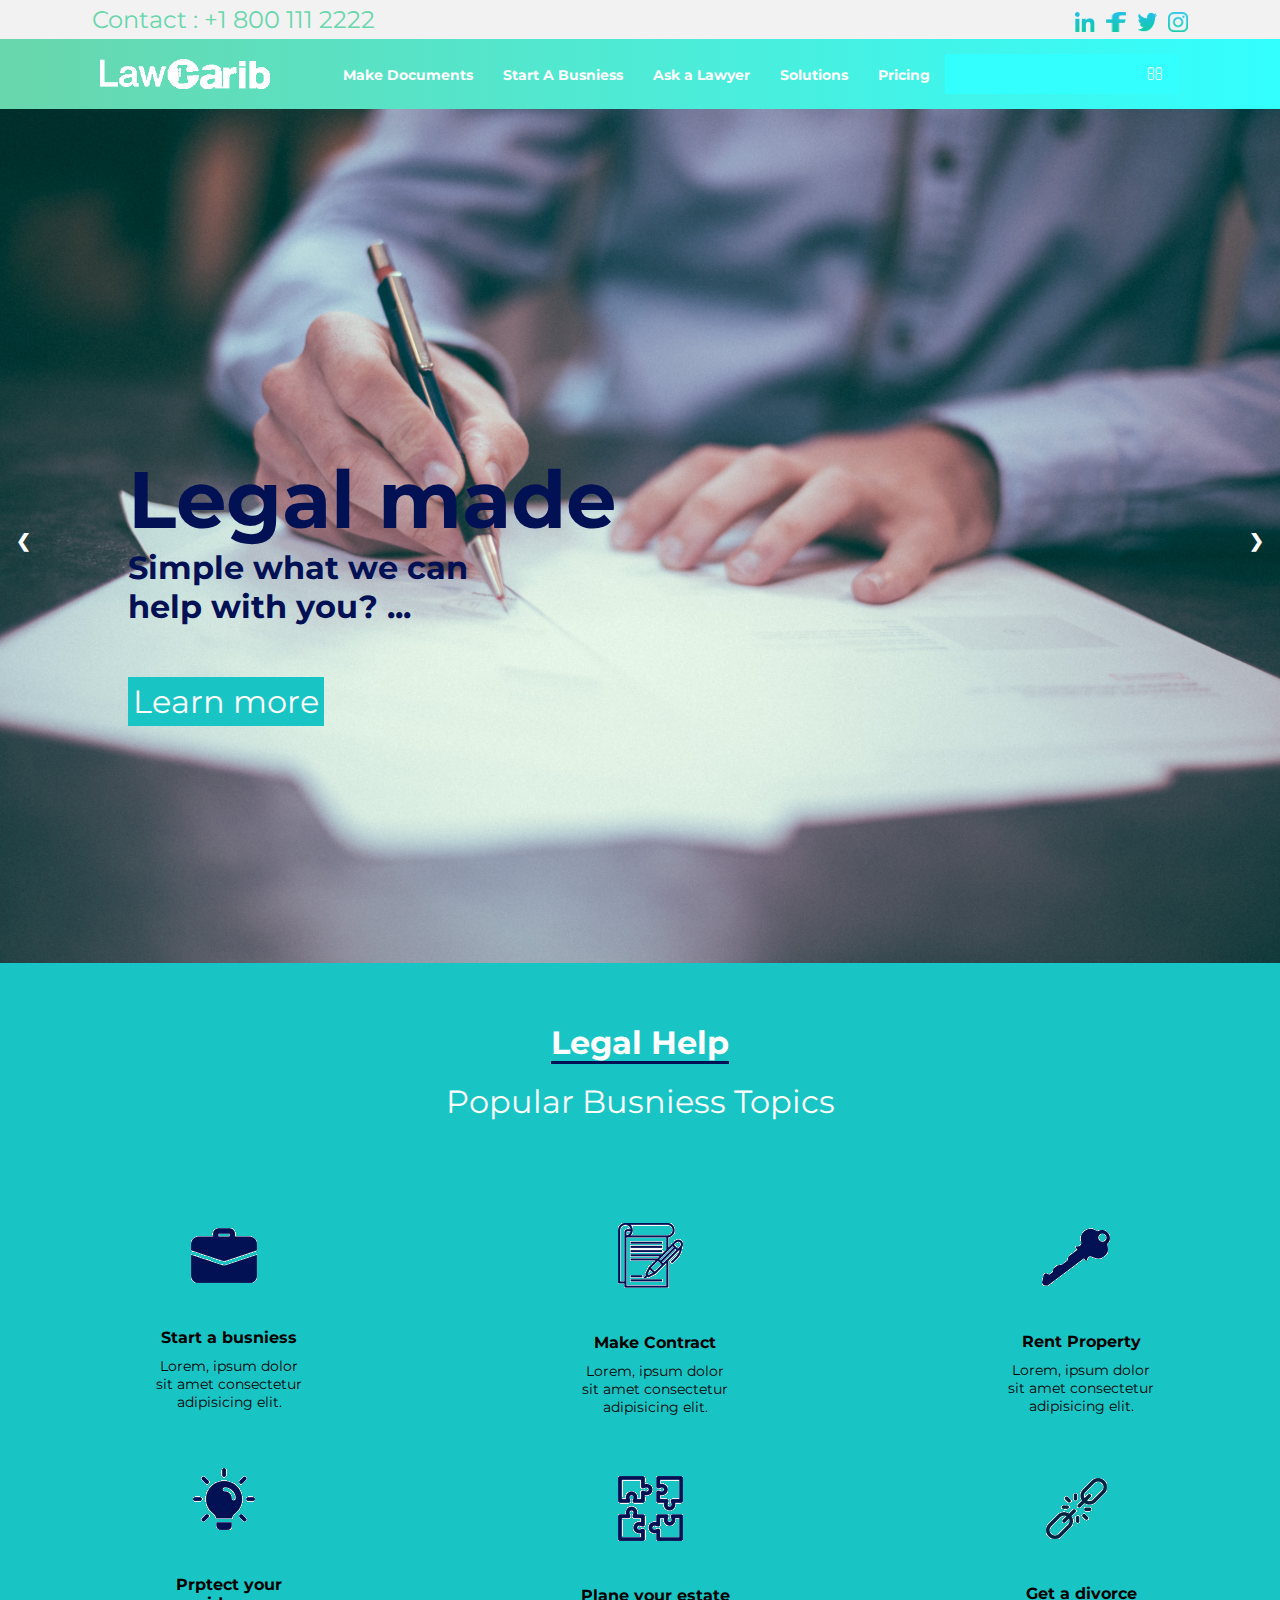
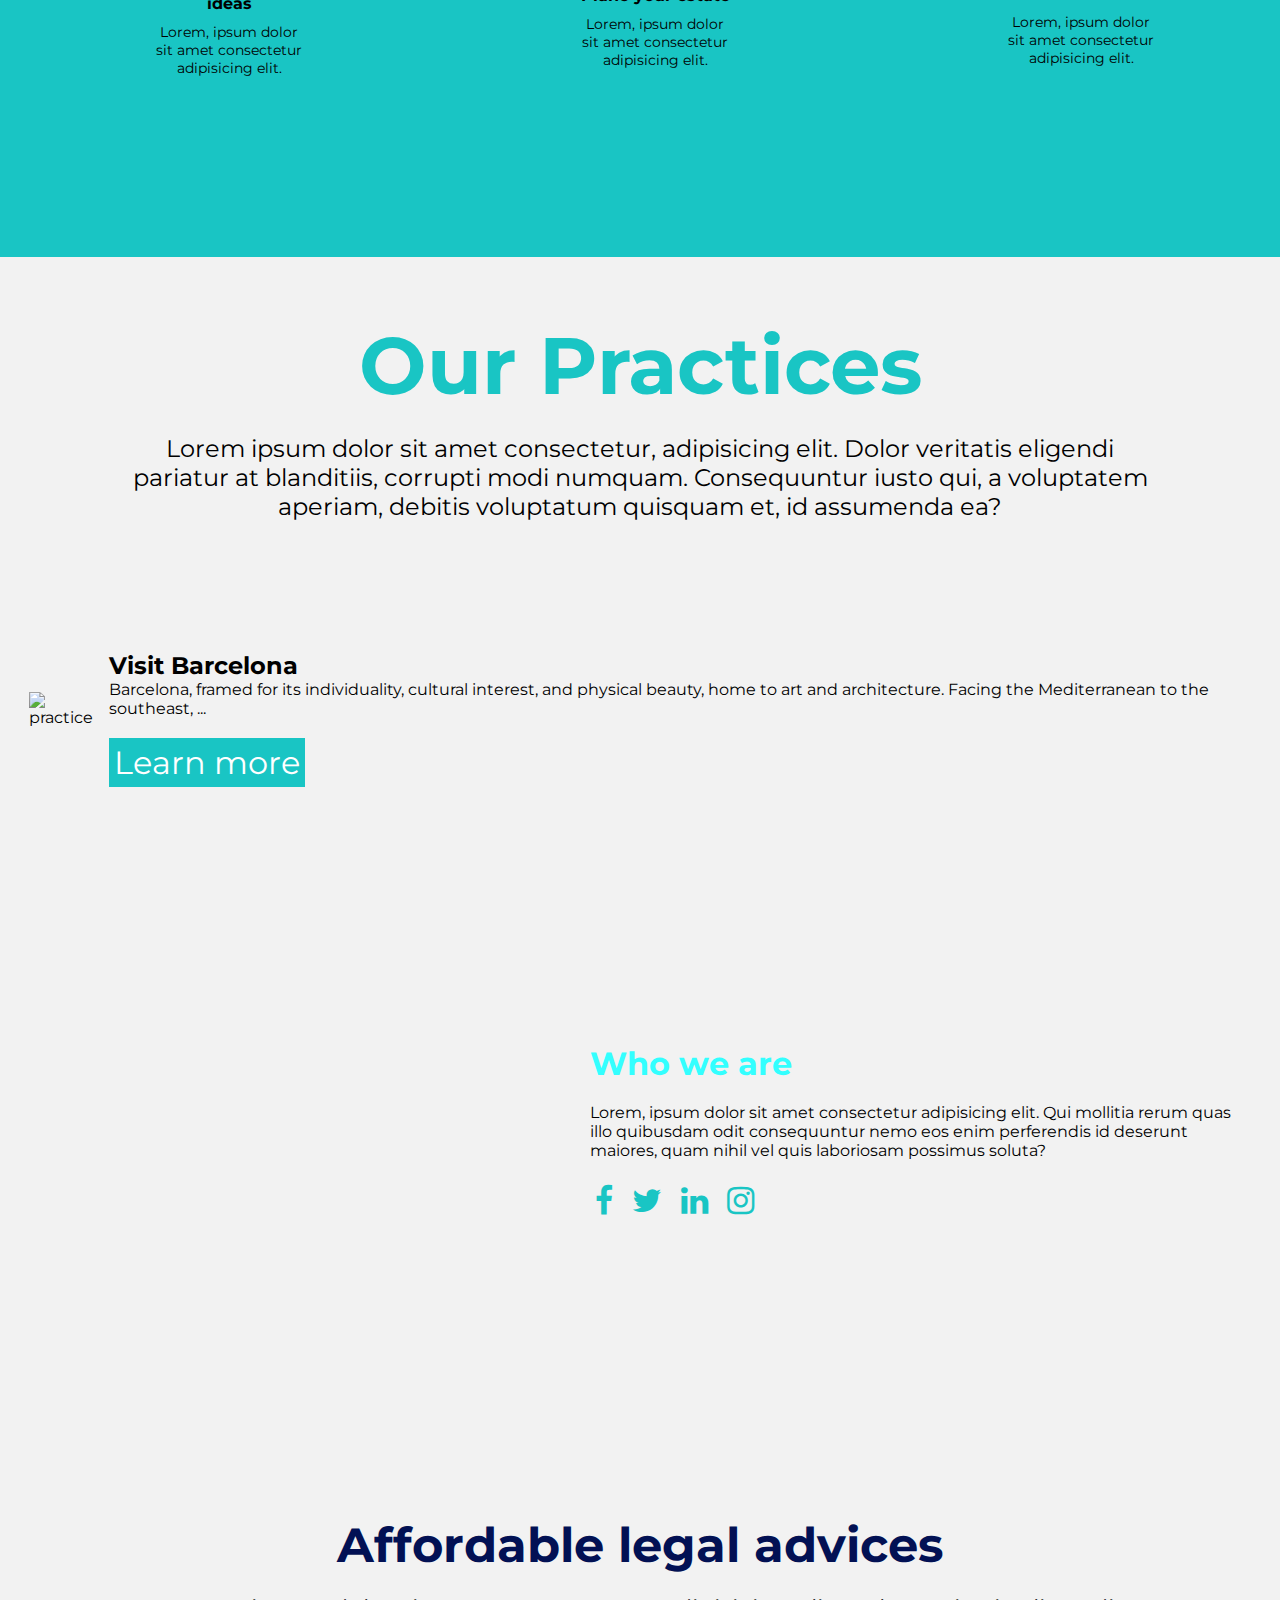
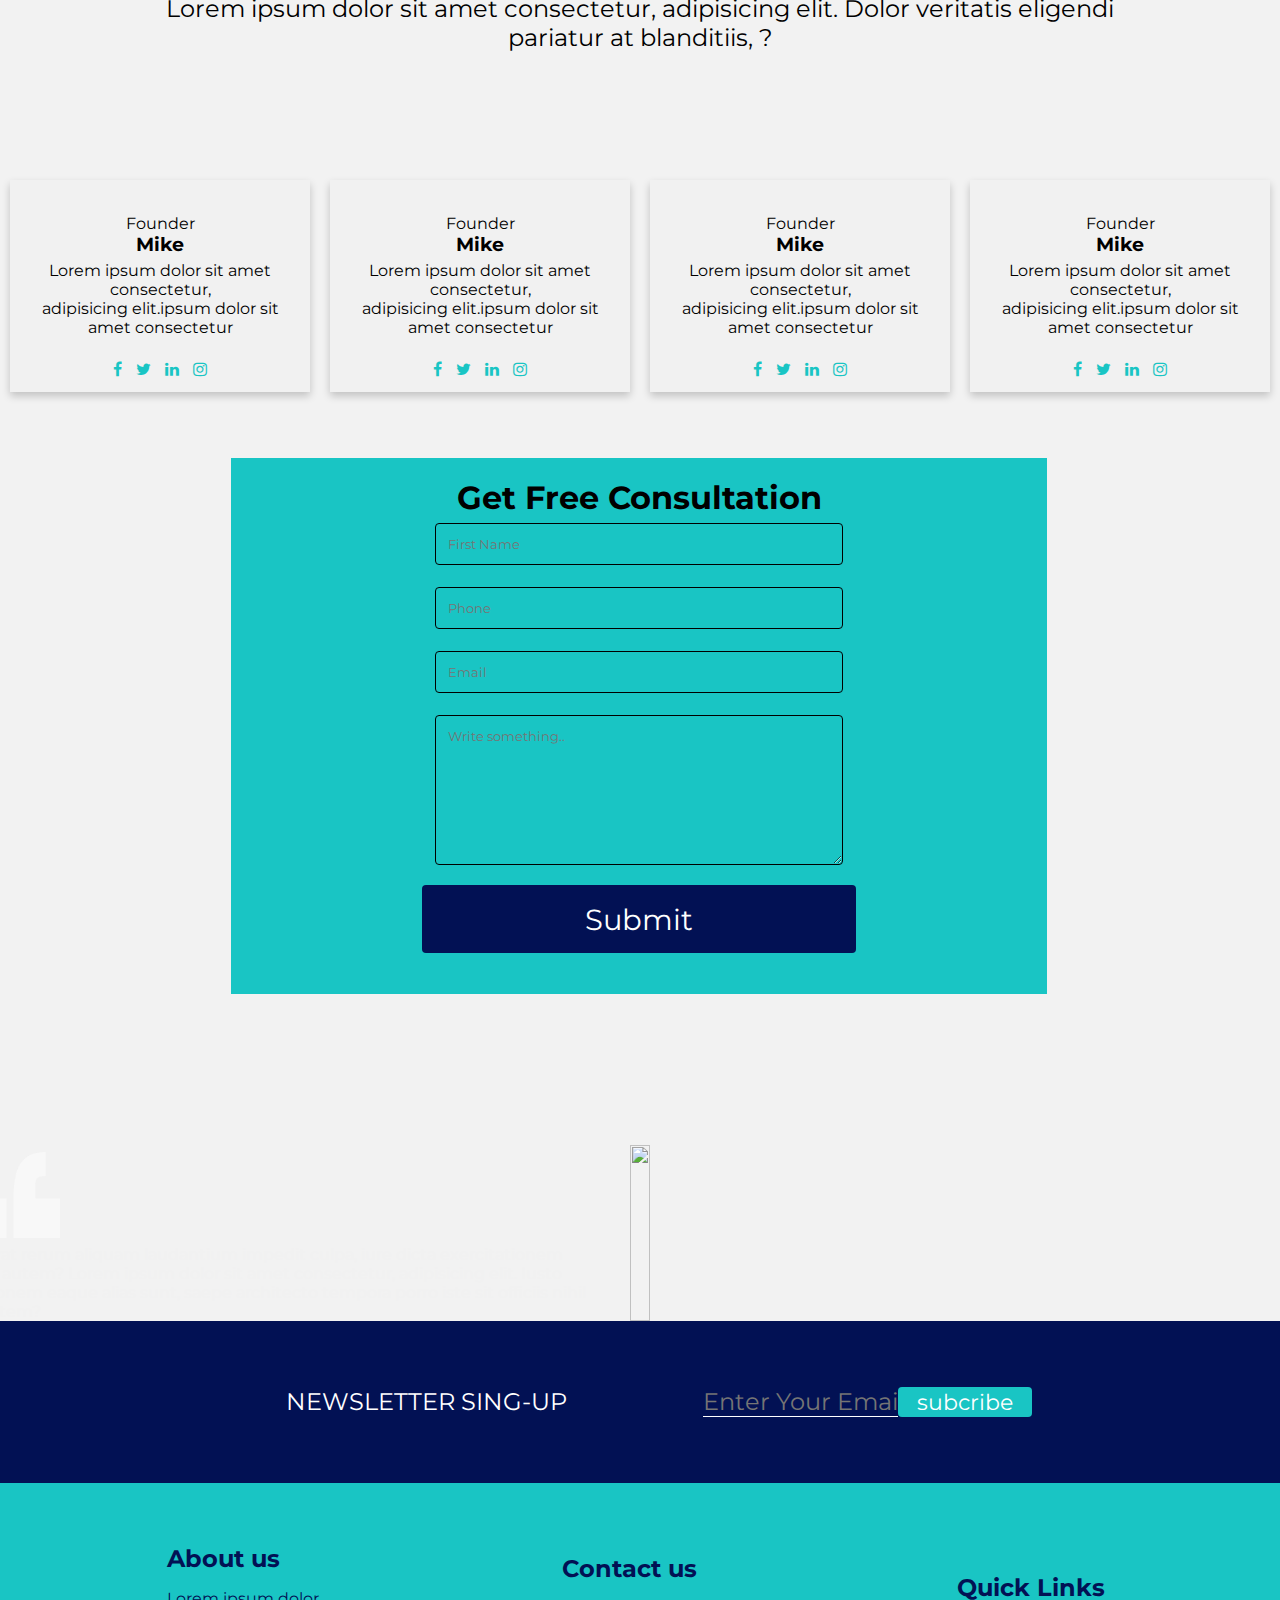
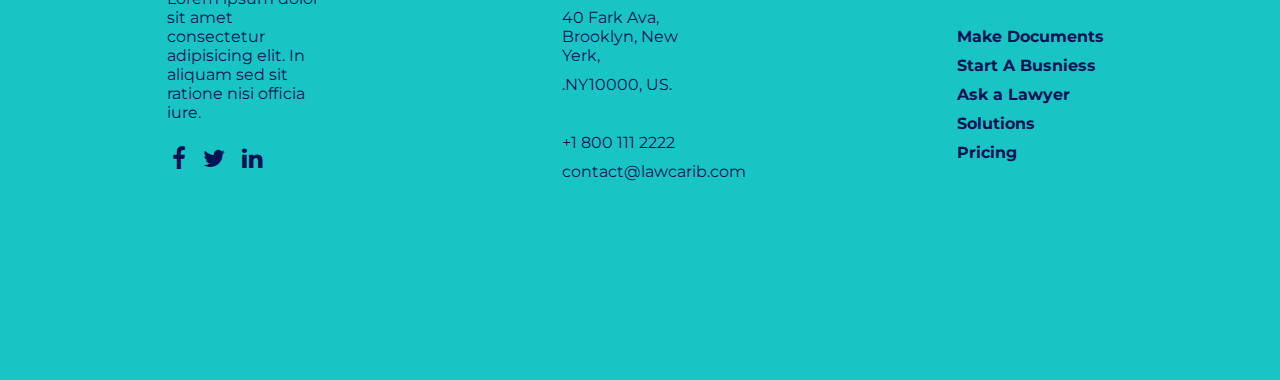
==== commit 28136c5e: "logo-set-" ====
--- a/index.html
+++ b/index.html
@@ -33,7 +33,7 @@
       <div class="menu-icon">
         <span class="fas fa-bars"></span></div>
       <div class="logo">
-        <img src="images/logo.png" width="100%" ></div>
+        <img src="images/logo.png" width="170px" height="30px" ></div>
       <div class="nav-items">
         <li><a href="#">Make Documents</a></li>
         <li><a href="#">Start A Busniess</a></li>
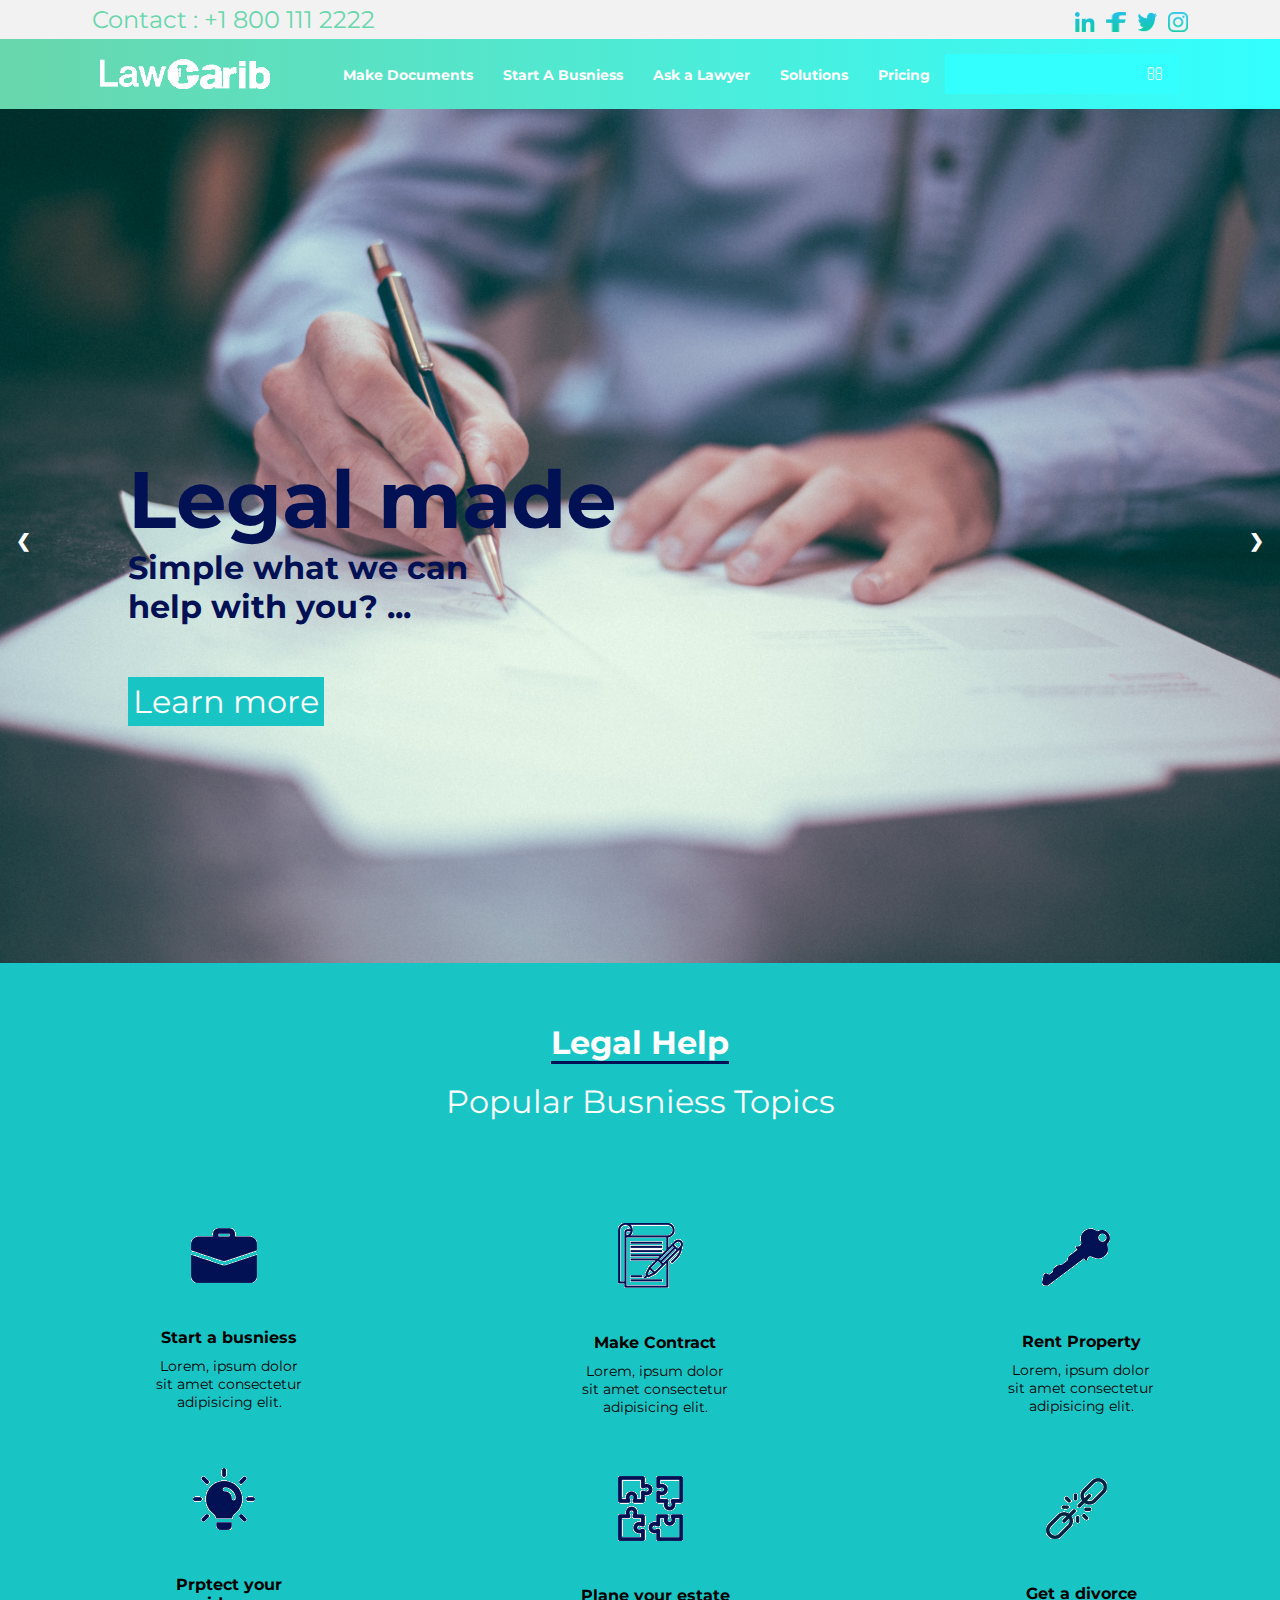
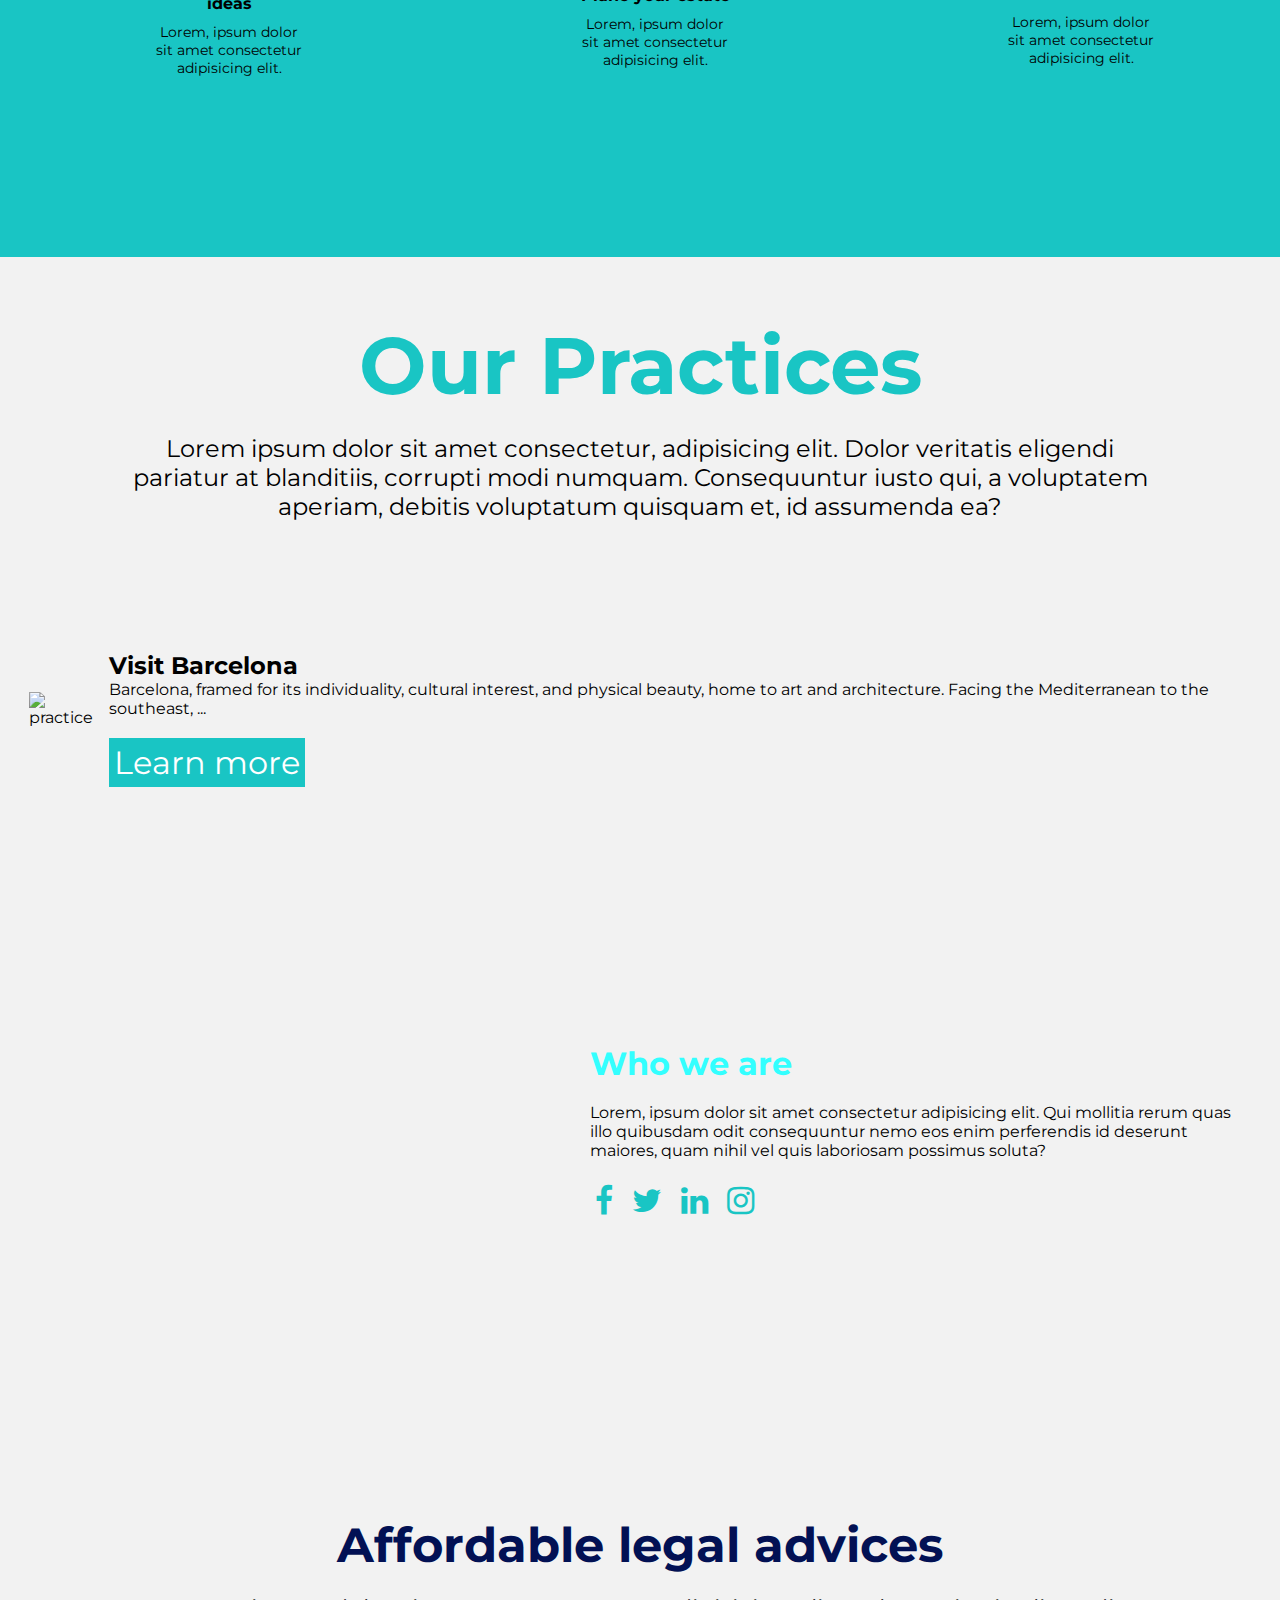
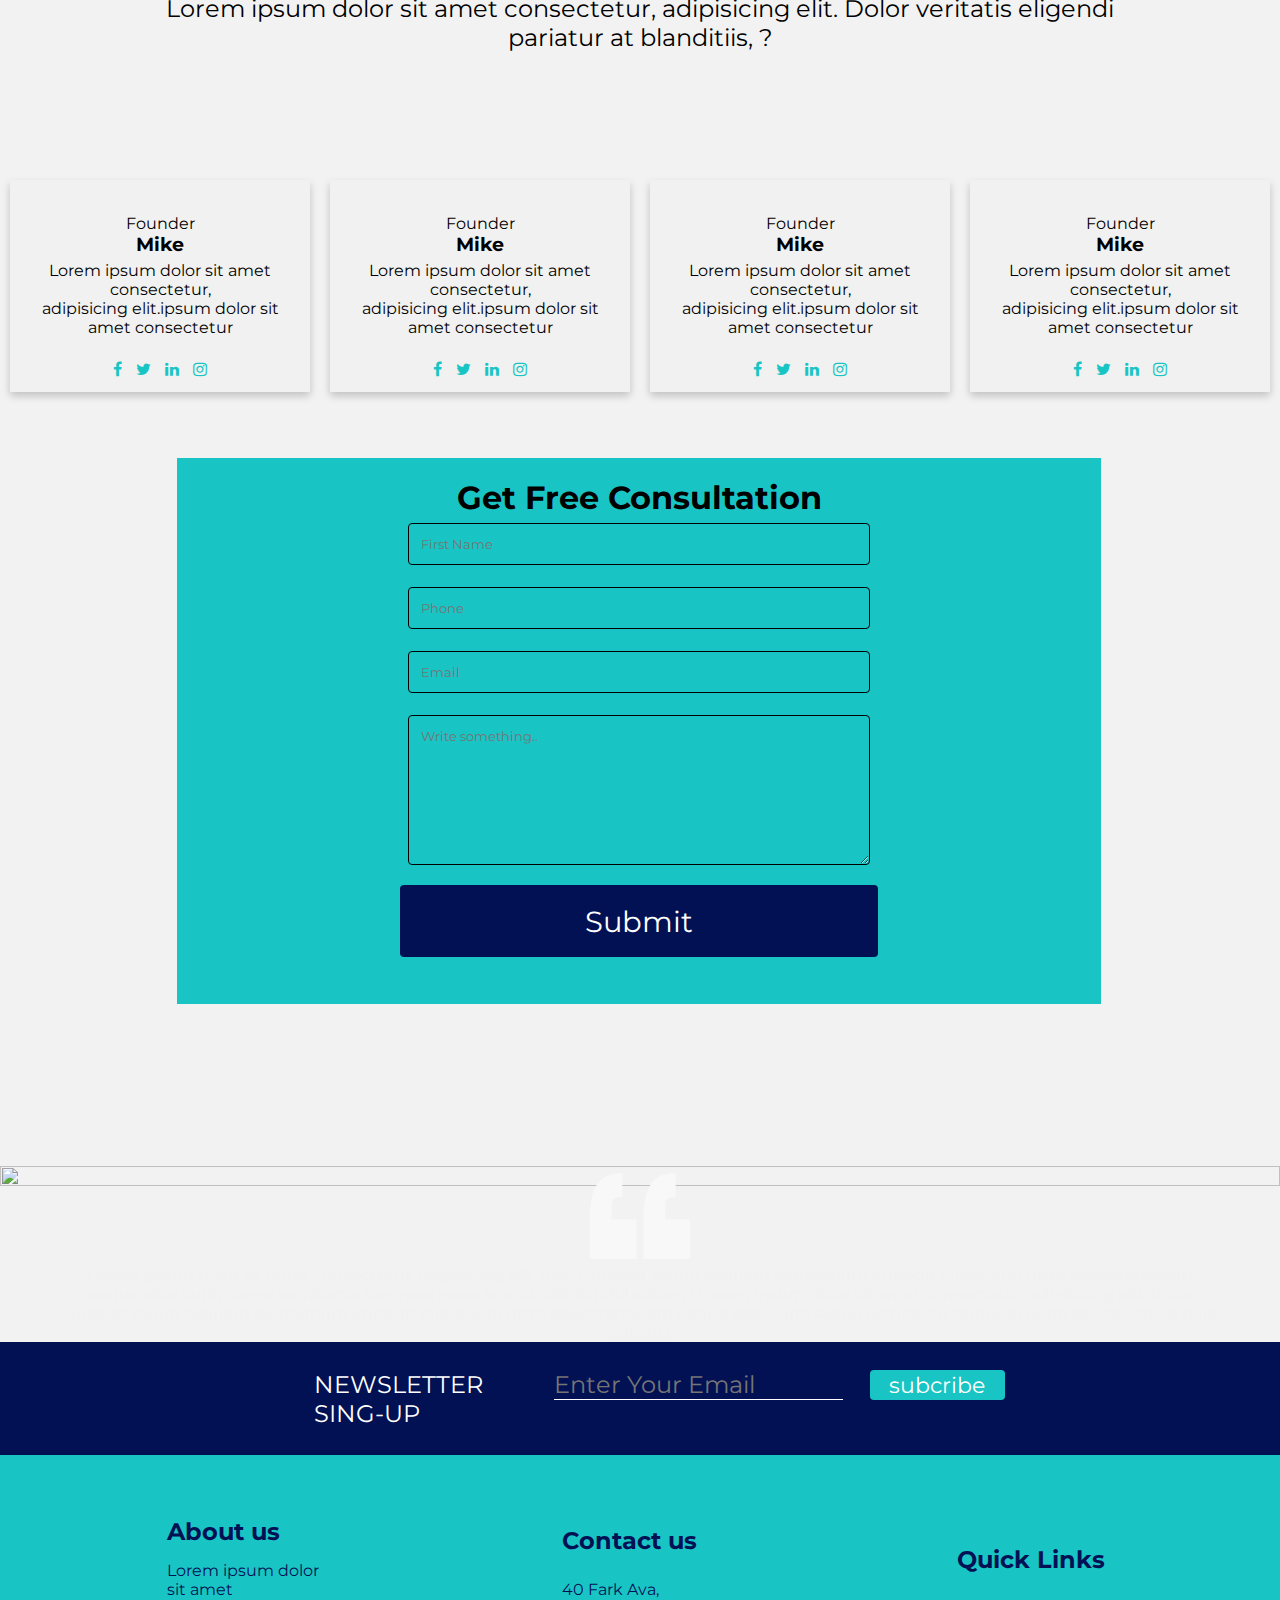
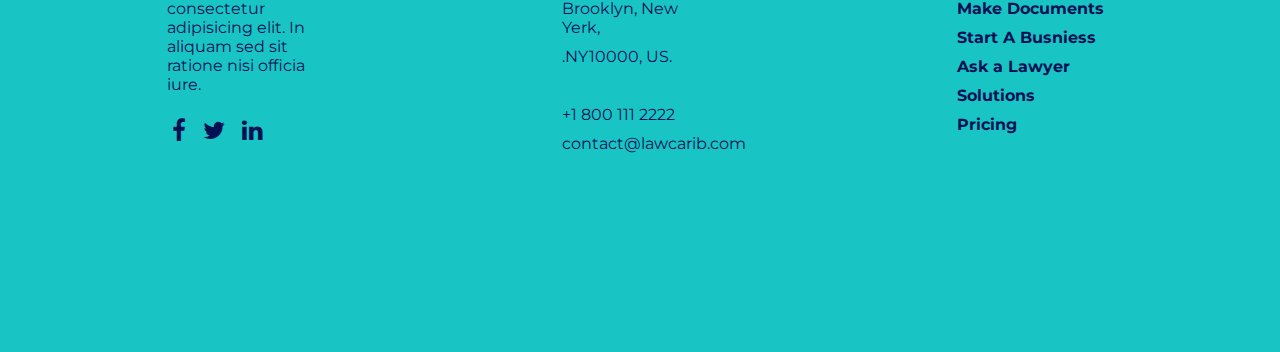
==== commit 202fb0ed: "newFiles" ====
--- a/index.html
+++ b/index.html
@@ -28,12 +28,38 @@
   </div>
 
   <div class="main">
-  
+    <!-- 
+    <div class="nav">
+
+      <nav>
+        <ul>
+          <li class="logo"><img src="images/logo.png" width="170px" height="30px"></li>
+          <li class="items"><a href="#">Home</a></li>
+          <li class="items"><a href="#">About</a></li>
+          <li class="items"><a href="#">Blogs</a></li>
+          <li class="items"><a href="#">Contact</a></li>
+          <li class="items"><a href="#">Feedback</a></li>
+          <li class="btn"><a href="#"><i class="fas fa-bars"></i></a></li>
+        </ul>
+      </nav>
+
+
+      <script>
+        $(document).ready(function () {
+          $('.btn').click(function () {
+            $('.items').toggleClass("show");
+            $('ul li').toggleClass("hide");
+          });
+        });
+      </script> -->
+
+
+
     <nav>
       <div class="menu-icon">
         <span class="fas fa-bars"></span></div>
       <div class="logo">
-        <img src="images/logo.png" width="170px" height="30px" ></div>
+        <img src="images/logo.png" width="170px" height="30px"></div>
       <div class="nav-items">
         <li><a href="#">Make Documents</a></li>
         <li><a href="#">Start A Busniess</a></li>
@@ -55,6 +81,34 @@
   </div>
 
 
+  <!-- 
+<div class="slide-body">
+  <div class="title">
+
+    <div class="images">
+      <img src="images/background.jpg">
+      <img src="images/bg.jpg">
+      <img src="images/background.jpg">
+      <img src="images/bg.jpg">
+     
+    </div>
+<div class="btm-slides">
+      <span onclick="btm_slide(1)"></span>
+      <span onclick="btm_slide(2)"></span>
+      <span onclick="btm_slide(3)"></span>
+      <span onclick="btm_slide(4)"></span>
+      <span onclick="btm_slide(5)"></span>
+    </div>
+<div class="sliders left" onclick="side_slide(-1)">
+      <span class="fas fa-angle-left"></span>
+    </div>
+<div class="sliders right" onclick="side_slide(1)">
+      <span class="fas fa-angle-right"></span>
+    </div>
+
+
+</div>
+</div> -->
 
 
 
@@ -136,6 +190,13 @@
 
   </div>
 
+  <!--   
+  <div class="dotss" >
+    <span class="dot" onclick="currentSlide(1)"></span> 
+    <span class="dot" onclick="currentSlide(2)"></span> 
+    <span class="dot" onclick="currentSlide(3)"></span> 
+  </div> -->
+
 
 
 
@@ -231,7 +292,8 @@
 
 
   <div class="prc-slider">
-    <div>    <table style="text-align: center;">
+
+    <table style="text-align: center;">
 
 
       <tr>
@@ -271,14 +333,14 @@
 
 
 
-  </div>
-
-
-  </div>
-
-  
+
+
+  </div>
+
+
   <div class="prc-slider">
-    <div>    <table style="text-align: center;">
+
+    <table style="text-align: center;">
 
 
       <tr>
@@ -321,7 +383,6 @@
     </table>
 
 
-  </div>
 
 
 
@@ -411,7 +472,7 @@
 
 
   <div class="conslt">
-    <div>
+
     <table style="text-align: center;">
 
 
@@ -428,7 +489,7 @@
               <input type="text"     class="form-text" id="phoneNo" name="phoneNo" placeholder="Phone">
               <input type="text"     class="form-text" id="Email" name="Email" placeholder="Email">
               <textarea id="subject" class="form-text" name="subject" placeholder="Write something.." style="height:150px"></textarea>
-              <br>
+
               <input class="form-submit" type="submit" value="Submit">
             </form>
           </div>
@@ -451,7 +512,6 @@
 
 
     </table>
-  </div>
 
 
 
@@ -460,16 +520,13 @@
   </div>
 
 <div class="order">
-<div>
   
-  <img src="images/order.jpg" style="width:100%; height: 100%;">
-</div>
+  <img src="images/order.jpg" style="width:100%; height: 30%;">
+  
   <div class="order-text">
     
   
-          <p><img src="images/quote.png" width="100px" alt="">
-            
-
+    <p><img src="images/quote.png" width="100px" alt="">
       <br>
     Lorem  ipsum dolor sit amet consectetur, adipisicing elit. Iusto quaerat rerum aliquam laudantium impedit culpa, iure dicta exercitationem eaque alias sunt, saepe architecto tempora porro iste sit officiis nihil autem?
     Lorem ipsum dolor sit amet consectetur, adipisicing elit. Iusto quaerat rerum aliquam laudantium impedit culpa, iure dicta exercitationem eaque alias sunt, saepe architecto tempora porro iste sit officiis nihil autem?
--- a/style.css
+++ b/style.css
@@ -367,7 +367,28 @@
   }
 
 
-}.fade {
+}
+/* Number text (1/3 etc) */
+
+
+/* The dots/bullets/indicators */
+/* .dot {
+  cursor: pointer;
+  height: 15px;
+  width: 15px;
+  margin: 0 2px;
+  background-color: #bbb;
+  border-radius: 50%;
+  display: inline-block;
+  transition: background-color 0.6s ease;
+}
+
+.active, .dot:hover {
+  background-color: #717171;
+} */
+
+/* Fading animation */
+.fade {
   -webkit-animation-name: fade;
   -webkit-animation-duration: 1.5s;
   animation-name: fade;
@@ -532,6 +553,19 @@
 
   }
   
+
+
+/* 
+.topic{
+  display:flex;
+  box-sizing: border-box;
+  justify-content: space-around;
+}
+.topic ul li {
+  text-align: center;
+  display: inline-block;
+  padding: 50px 100px 50px 100px;}
+  */
 
 
 
@@ -1030,18 +1064,19 @@
   box-sizing: border-box;
   justify-content: center;
   font-size: 1.5em;
-  padding: 5% 0 5% 0;
+  padding: 2% 0 2% 0;
 
   
 }
 .news-letter tr {
   display: flex;
   box-sizing: border-box;
-  
+  justify-content: space-around;
   justify-content: center;
-  padding: 0%;
+  padding: 0 2% 0 2%;
 }
 .news-letter tr td{
+  padding: 0 2% 0 2%;
 }
 
 #input-subcribe{
@@ -1056,7 +1091,7 @@
 
 #text-subcribe{
   color: #fff;
-  width: 100%;
+  width: 40%;
 }
 
 
